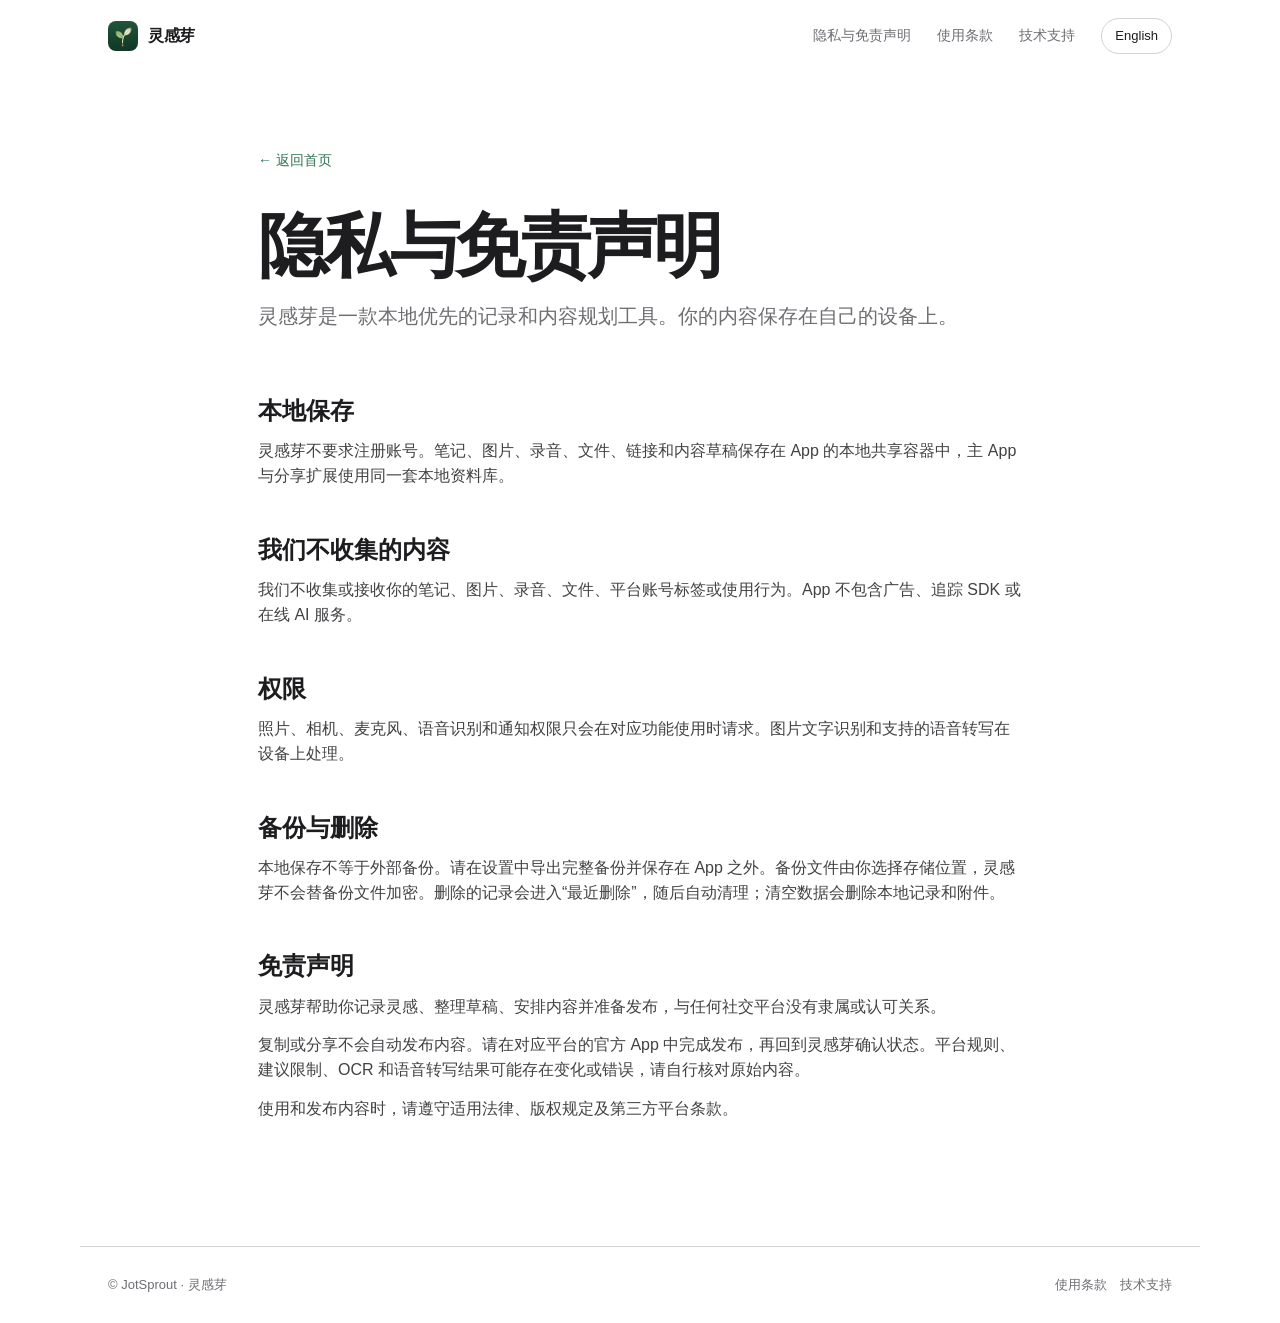
==== privacy.html @ 915c29c1 "Add files via upload" ====
<!doctype html><html lang="zh-CN"><head><meta charset="utf-8"><meta name="viewport" content="width=device-width,initial-scale=1"><title>隐私与免责声明 · 灵感芽</title><link rel="stylesheet" href="styles.css"></head><body><header class="nav"><a class="brand" href="index.html"><img src="assets/logo.png" alt="灵感芽 Logo"><span>灵感芽</span></a><nav class="navlinks"><a href="privacy.html">隐私与免责声明</a><a href="terms.html">使用条款</a><a href="support.html">技术支持</a><a class="lang" href="en/privacy.html">English</a></nav></header><main class="legal"><a class="back" href="index.html">← 返回首页</a><h1>隐私与免责声明</h1><p class="lead">灵感芽是一款本地优先的记录和内容规划工具。你的内容保存在自己的设备上。</p><h2>本地保存</h2><p>灵感芽不要求注册账号。笔记、图片、录音、文件、链接和内容草稿保存在 App 的本地共享容器中，主 App 与分享扩展使用同一套本地资料库。</p><h2>我们不收集的内容</h2><p>我们不收集或接收你的笔记、图片、录音、文件、平台账号标签或使用行为。App 不包含广告、追踪 SDK 或在线 AI 服务。</p><h2>权限</h2><p>照片、相机、麦克风、语音识别和通知权限只会在对应功能使用时请求。图片文字识别和支持的语音转写在设备上处理。</p><h2>备份与删除</h2><p>本地保存不等于外部备份。请在设置中导出完整备份并保存在 App 之外。备份文件由你选择存储位置，灵感芽不会替备份文件加密。删除的记录会进入“最近删除”，随后自动清理；清空数据会删除本地记录和附件。</p><h2>免责声明</h2><p>灵感芽帮助你记录灵感、整理草稿、安排内容并准备发布，与任何社交平台没有隶属或认可关系。</p><p>复制或分享不会自动发布内容。请在对应平台的官方 App 中完成发布，再回到灵感芽确认状态。平台规则、建议限制、OCR 和语音转写结果可能存在变化或错误，请自行核对原始内容。</p><p>使用和发布内容时，请遵守适用法律、版权规定及第三方平台条款。</p></main><footer class="footer"><span>© JotSprout · 灵感芽</span><span><a href="terms.html">使用条款</a>　<a href="support.html">技术支持</a></span></footer></body></html>
---- styles.css ----
:root{color-scheme:light;--ink:#1d1d1f;--muted:#6e6e73;--line:#d2d2d7;--soft:#f5f5f7;--green:#2f7455;--max:1120px}*{box-sizing:border-box}html{scroll-behavior:smooth}body{margin:0;color:var(--ink);font-family:-apple-system,BlinkMacSystemFont,"SF Pro Display","Helvetica Neue",Arial,sans-serif;background:#fff;line-height:1.55}a{color:inherit;text-decoration:none}.nav{height:72px;display:flex;align-items:center;justify-content:space-between;max-width:var(--max);margin:auto;padding:0 28px}.brand{display:flex;align-items:center;gap:10px;font-weight:650;letter-spacing:-.02em}.brand img{width:30px;height:30px;border-radius:8px}.navlinks{display:flex;align-items:center;gap:26px;color:var(--muted);font-size:14px}.navlinks a:hover{color:var(--ink)}.lang{border:1px solid var(--line);border-radius:999px;padding:7px 13px;font-size:13px;color:var(--ink)}.hero{background:var(--soft);padding:104px 28px 120px;text-align:center}.hero-inner{max-width:820px;margin:auto}.hero-logo{width:112px;height:112px;border-radius:28px;box-shadow:0 14px 32px #00000018;margin-bottom:28px}.eyebrow{font-size:14px;letter-spacing:.12em;text-transform:uppercase;color:var(--green);font-weight:650}.hero h1{font-size:clamp(48px,8vw,88px);line-height:1.03;letter-spacing:-.065em;margin:14px 0 24px;font-weight:700}.hero p{font-size:clamp(20px,3vw,28px);line-height:1.3;color:var(--muted);margin:0 auto;max-width:720px}.hero-actions{margin-top:38px;display:flex;justify-content:center;gap:12px;flex-wrap:wrap}.button{display:inline-flex;padding:13px 22px;border-radius:999px;background:var(--ink);color:#fff;font-size:15px}.button.secondary{background:#fff;color:var(--ink);border:1px solid var(--line)}.section{max-width:var(--max);margin:auto;padding:104px 28px}.section h2{font-size:clamp(34px,5vw,58px);letter-spacing:-.05em;line-height:1.08;margin:0 0 20px}.section>p{max-width:650px;color:var(--muted);font-size:19px}.features{display:grid;grid-template-columns:repeat(3,1fr);gap:18px;margin-top:48px}.feature{padding:28px 0;border-top:1px solid var(--line)}.feature h3{font-size:22px;margin:0 0 9px;letter-spacing:-.025em}.feature p{margin:0;color:var(--muted)}.band{background:var(--ink);color:#fff}.band p{color:#b8b8bd}.footer{border-top:1px solid var(--line);padding:28px;max-width:var(--max);margin:auto;display:flex;justify-content:space-between;gap:20px;color:var(--muted);font-size:13px}.legal{max-width:820px;margin:auto;padding:76px 28px 110px}.legal h1{font-size:clamp(42px,6vw,70px);letter-spacing:-.06em;line-height:1.05;margin:0 0 18px}.legal .lead{font-size:20px;color:var(--muted);margin-bottom:60px}.legal h2{font-size:24px;margin:42px 0 10px}.legal p{color:#424245;margin:0 0 14px}.legal ul{color:#424245;padding-left:22px}.back{display:inline-block;color:var(--green);font-size:14px;margin-bottom:38px}.support-grid{display:grid;grid-template-columns:repeat(2,1fr);gap:28px;margin-top:44px}.support-card{padding:28px;background:var(--soft);border-radius:20px}.support-card h2{font-size:24px;margin:0 0 10px}.support-card p{font-size:16px;color:var(--muted);margin:0}.notice{padding:18px 20px;border-left:3px solid var(--green);background:var(--soft);color:var(--muted);margin:28px 0}@media(max-width:700px){.nav{height:64px;padding:0 18px}.navlinks{gap:12px;font-size:12px}.navlinks a:nth-child(-n+3){display:none}.hero{padding:72px 22px 82px}.section,.legal{padding:72px 22px 82px}.features,.support-grid{grid-template-columns:1fr}.footer{padding:24px 22px;display:block}.footer span{display:block;margin-top:8px}}
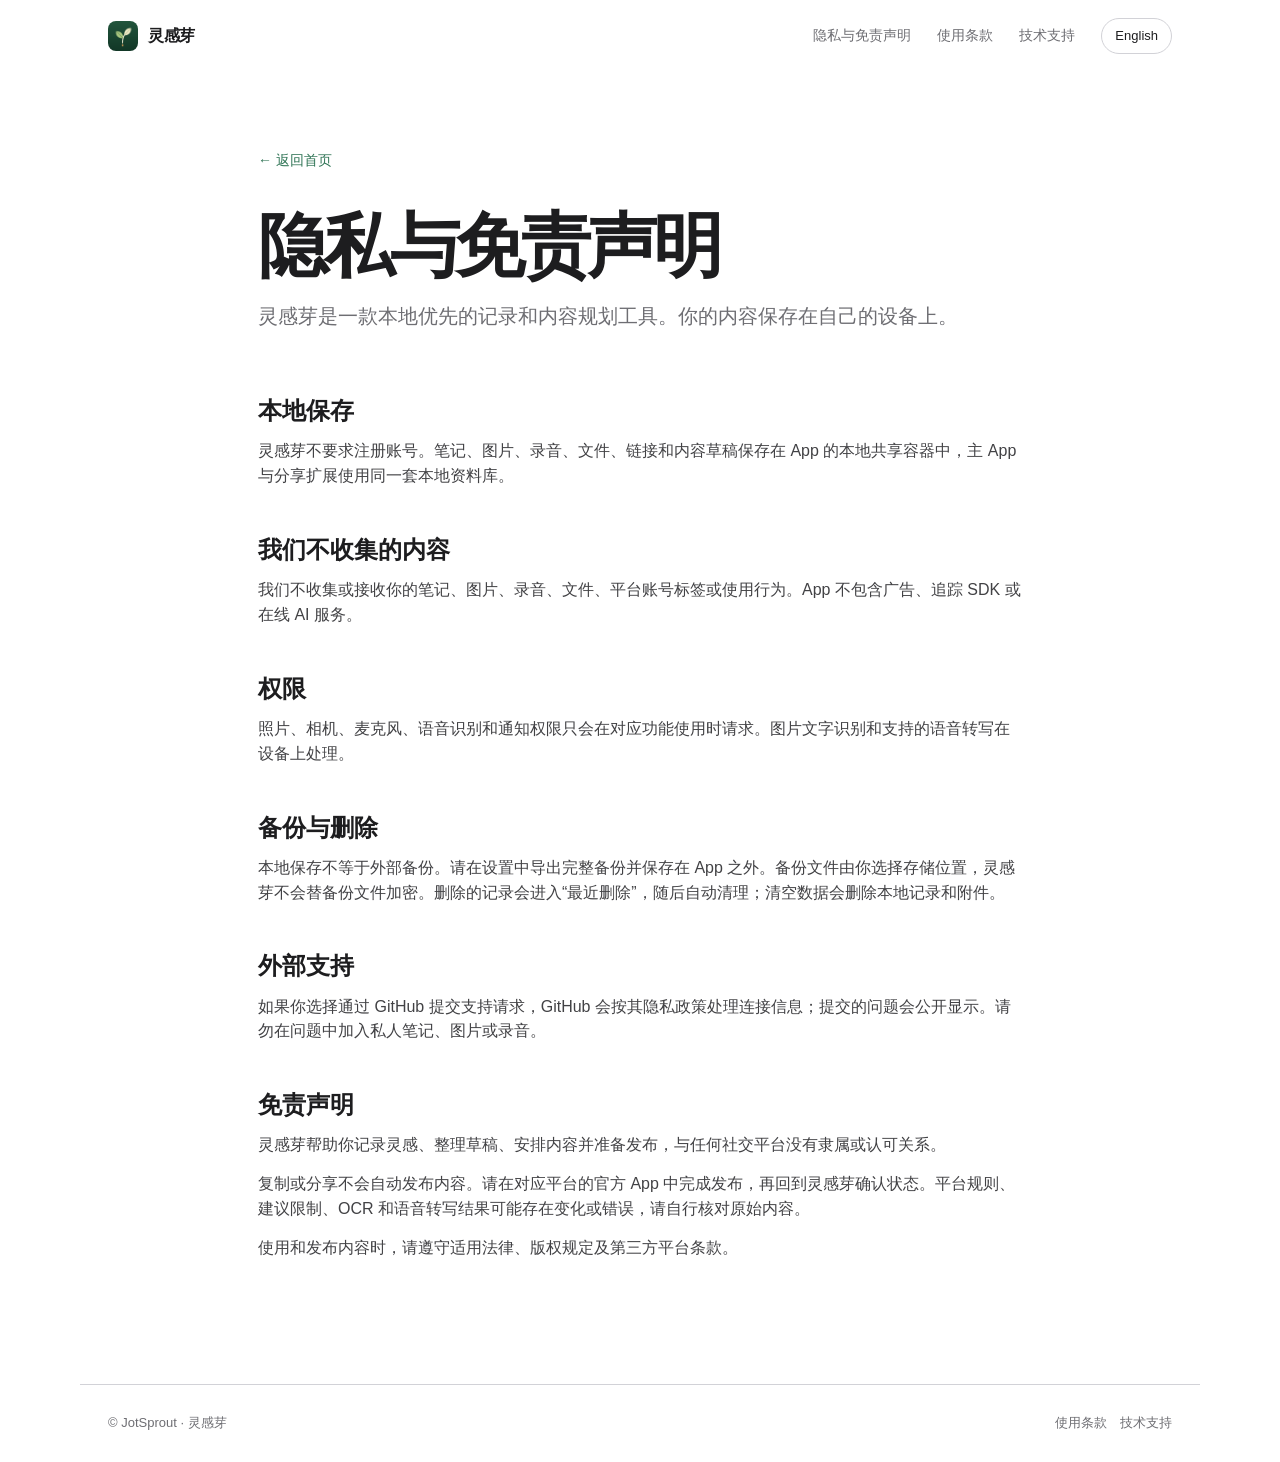
==== commit 299efccd: "Add files via upload" ====
--- a/privacy.html
+++ b/privacy.html
@@ -1 +1,29 @@
-<!doctype html><html lang="zh-CN"><head><meta charset="utf-8"><meta name="viewport" content="width=device-width,initial-scale=1"><title>隐私与免责声明 · 灵感芽</title><link rel="stylesheet" href="styles.css"></head><body><header class="nav"><a class="brand" href="index.html"><img src="assets/logo.png" alt="灵感芽 Logo"><span>灵感芽</span></a><nav class="navlinks"><a href="privacy.html">隐私与免责声明</a><a href="terms.html">使用条款</a><a href="support.html">技术支持</a><a class="lang" href="en/privacy.html">English</a></nav></header><main class="legal"><a class="back" href="index.html">← 返回首页</a><h1>隐私与免责声明</h1><p class="lead">灵感芽是一款本地优先的记录和内容规划工具。你的内容保存在自己的设备上。</p><h2>本地保存</h2><p>灵感芽不要求注册账号。笔记、图片、录音、文件、链接和内容草稿保存在 App 的本地共享容器中，主 App 与分享扩展使用同一套本地资料库。</p><h2>我们不收集的内容</h2><p>我们不收集或接收你的笔记、图片、录音、文件、平台账号标签或使用行为。App 不包含广告、追踪 SDK 或在线 AI 服务。</p><h2>权限</h2><p>照片、相机、麦克风、语音识别和通知权限只会在对应功能使用时请求。图片文字识别和支持的语音转写在设备上处理。</p><h2>备份与删除</h2><p>本地保存不等于外部备份。请在设置中导出完整备份并保存在 App 之外。备份文件由你选择存储位置，灵感芽不会替备份文件加密。删除的记录会进入“最近删除”，随后自动清理；清空数据会删除本地记录和附件。</p><h2>免责声明</h2><p>灵感芽帮助你记录灵感、整理草稿、安排内容并准备发布，与任何社交平台没有隶属或认可关系。</p><p>复制或分享不会自动发布内容。请在对应平台的官方 App 中完成发布，再回到灵感芽确认状态。平台规则、建议限制、OCR 和语音转写结果可能存在变化或错误，请自行核对原始内容。</p><p>使用和发布内容时，请遵守适用法律、版权规定及第三方平台条款。</p></main><footer class="footer"><span>© JotSprout · 灵感芽</span><span><a href="terms.html">使用条款</a>　<a href="support.html">技术支持</a></span></footer></body></html>
+<!doctype html>
+<html lang="zh-CN">
+  <head>
+    <meta charset="utf-8">
+    <meta name="viewport" content="width=device-width,initial-scale=1">
+    <title>隐私与免责声明 · 灵感芽</title>
+    <link rel="stylesheet" href="styles.css">
+  </head>
+  <body>
+    <header class="nav">
+      <a class="brand" href="index.html"><img src="assets/logo.png" alt="灵感芽 Logo"><span>灵感芽</span></a>
+      <nav class="navlinks"><a href="privacy.html">隐私与免责声明</a><a href="terms.html">使用条款</a><a href="support.html">技术支持</a><a class="lang" href="en/privacy.html">English</a></nav>
+    </header>
+    <main class="legal">
+      <a class="back" href="index.html">← 返回首页</a>
+      <h1>隐私与免责声明</h1>
+      <p class="lead">灵感芽是一款本地优先的记录和内容规划工具。你的内容保存在自己的设备上。</p>
+      <h2>本地保存</h2><p>灵感芽不要求注册账号。笔记、图片、录音、文件、链接和内容草稿保存在 App 的本地共享容器中，主 App 与分享扩展使用同一套本地资料库。</p>
+      <h2>我们不收集的内容</h2><p>我们不收集或接收你的笔记、图片、录音、文件、平台账号标签或使用行为。App 不包含广告、追踪 SDK 或在线 AI 服务。</p>
+      <h2>权限</h2><p>照片、相机、麦克风、语音识别和通知权限只会在对应功能使用时请求。图片文字识别和支持的语音转写在设备上处理。</p>
+      <h2>备份与删除</h2><p>本地保存不等于外部备份。请在设置中导出完整备份并保存在 App 之外。备份文件由你选择存储位置，灵感芽不会替备份文件加密。删除的记录会进入“最近删除”，随后自动清理；清空数据会删除本地记录和附件。</p>
+      <h2>外部支持</h2><p>如果你选择通过 GitHub 提交支持请求，GitHub 会按其隐私政策处理连接信息；提交的问题会公开显示。请勿在问题中加入私人笔记、图片或录音。</p>
+      <h2>免责声明</h2><p>灵感芽帮助你记录灵感、整理草稿、安排内容并准备发布，与任何社交平台没有隶属或认可关系。</p>
+      <p>复制或分享不会自动发布内容。请在对应平台的官方 App 中完成发布，再回到灵感芽确认状态。平台规则、建议限制、OCR 和语音转写结果可能存在变化或错误，请自行核对原始内容。</p>
+      <p>使用和发布内容时，请遵守适用法律、版权规定及第三方平台条款。</p>
+    </main>
+    <footer class="footer"><span>© JotSprout · 灵感芽</span><span><a href="terms.html">使用条款</a>　<a href="support.html">技术支持</a></span></footer>
+  </body>
+</html>
